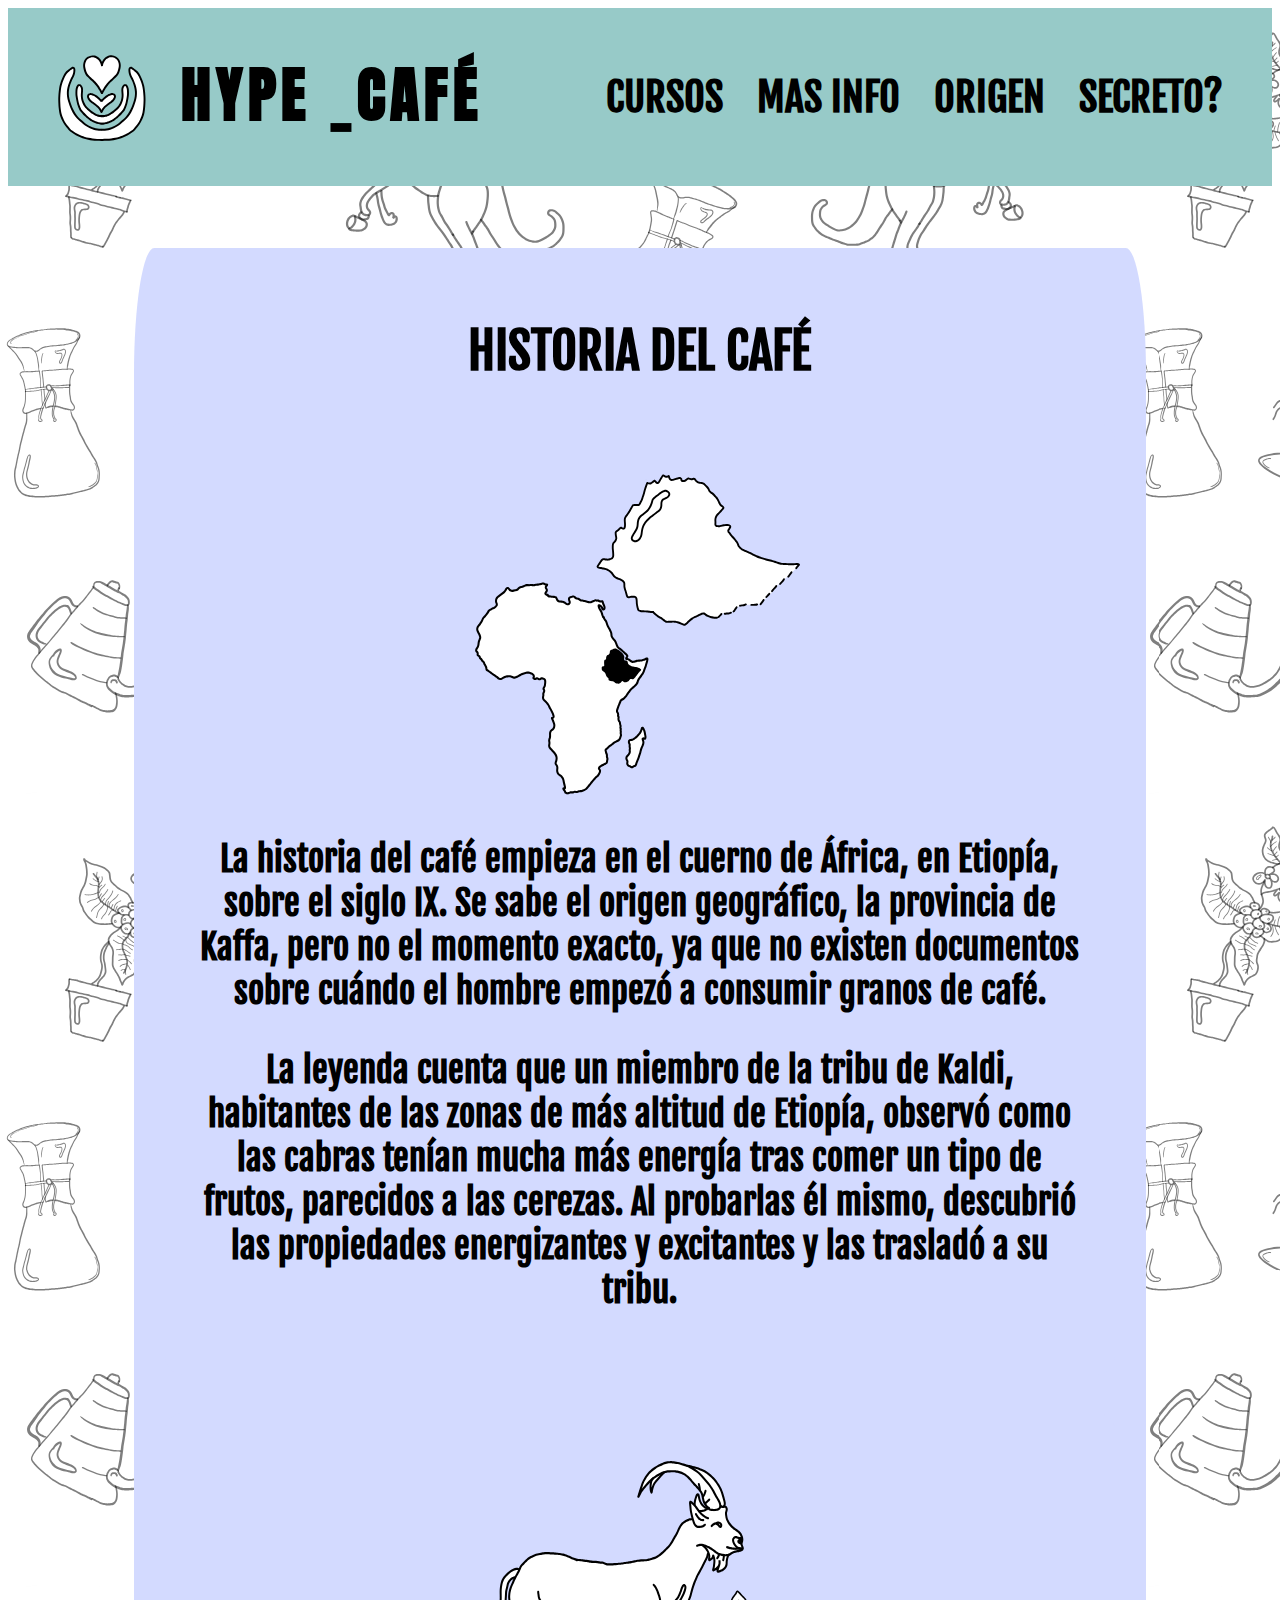
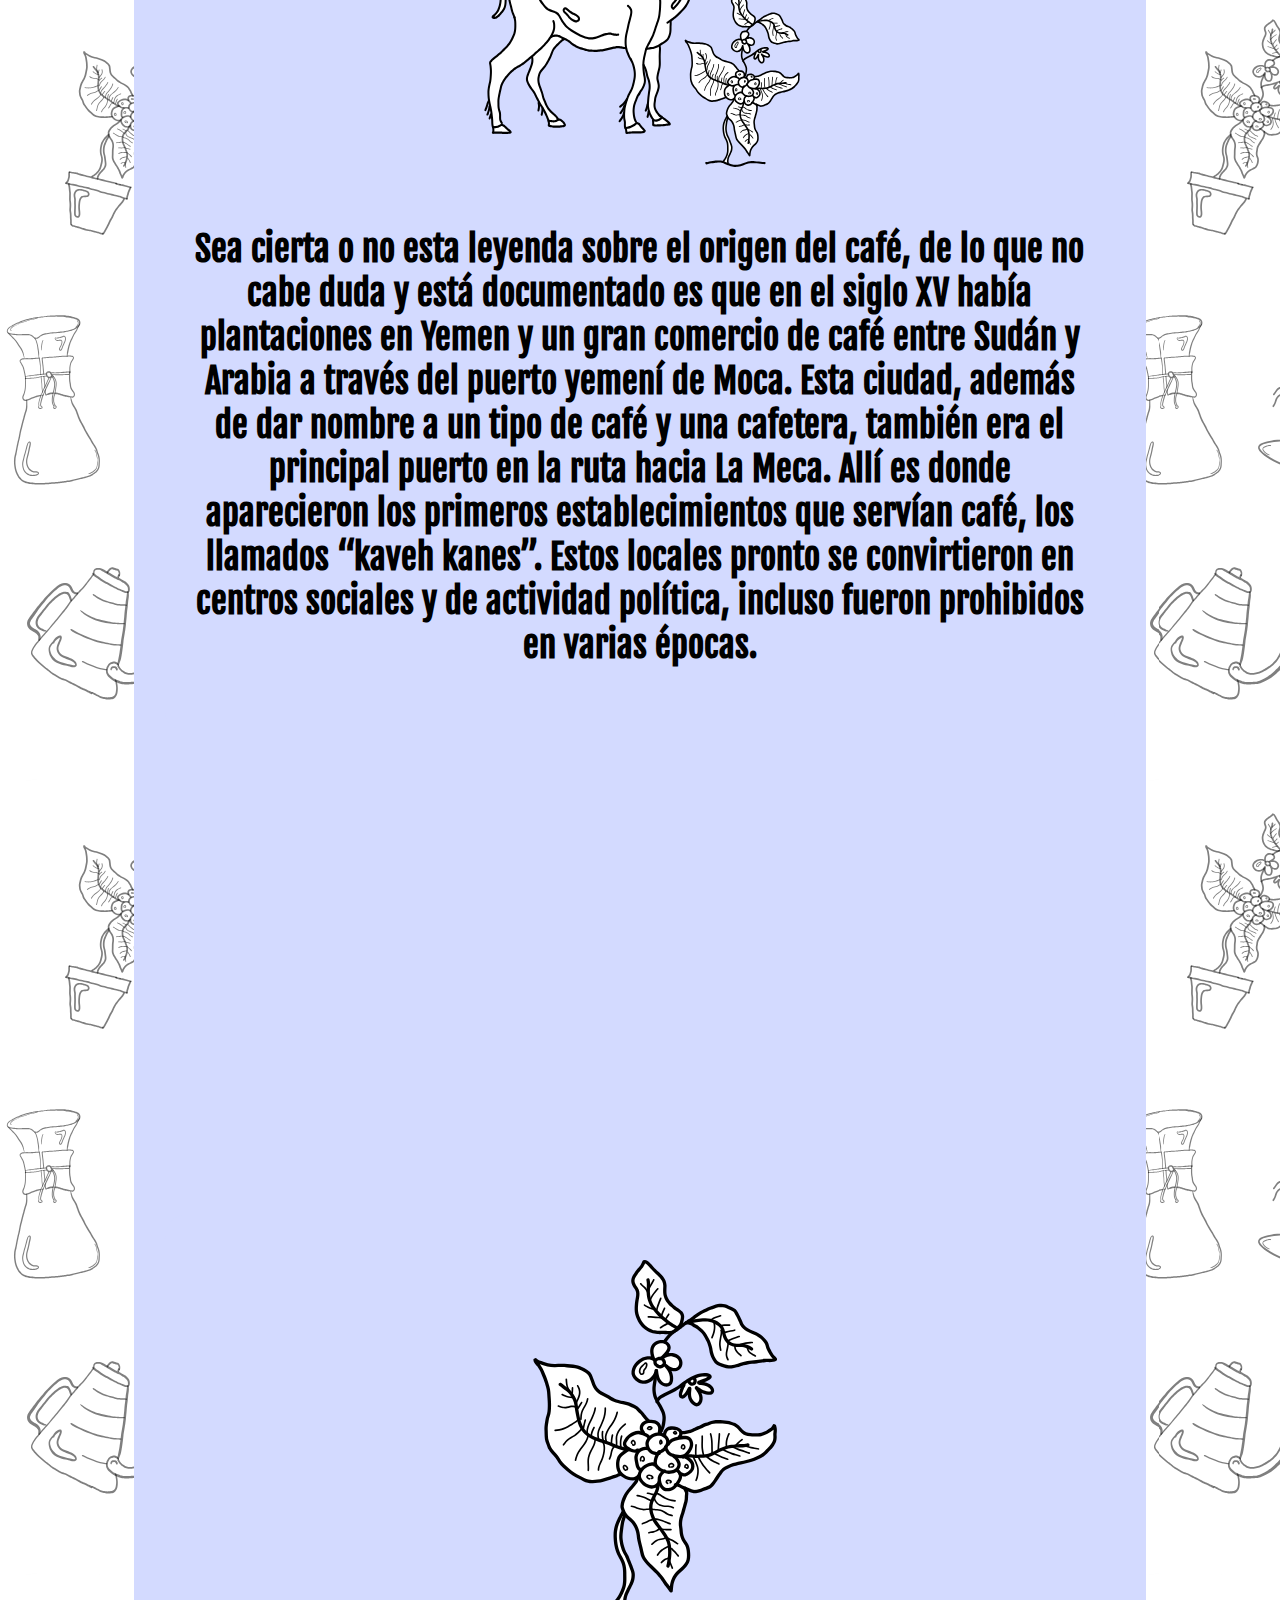
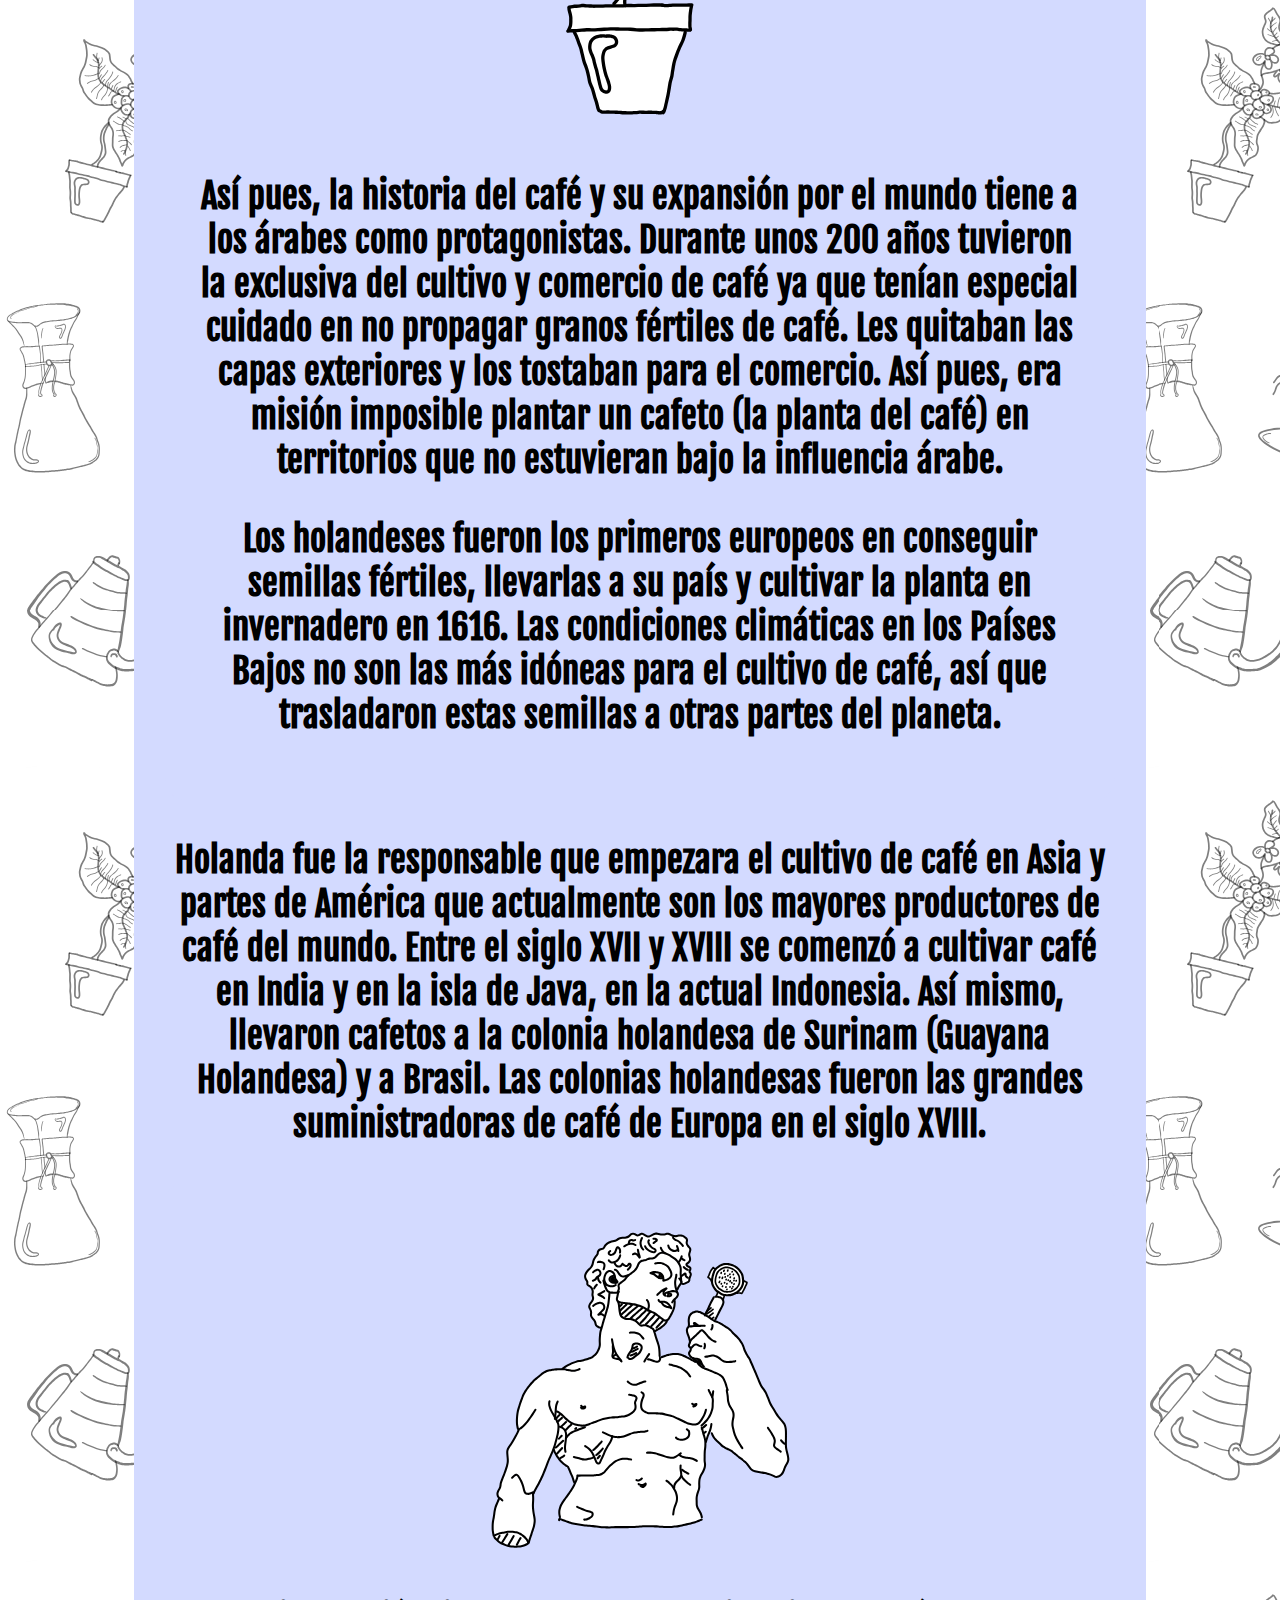
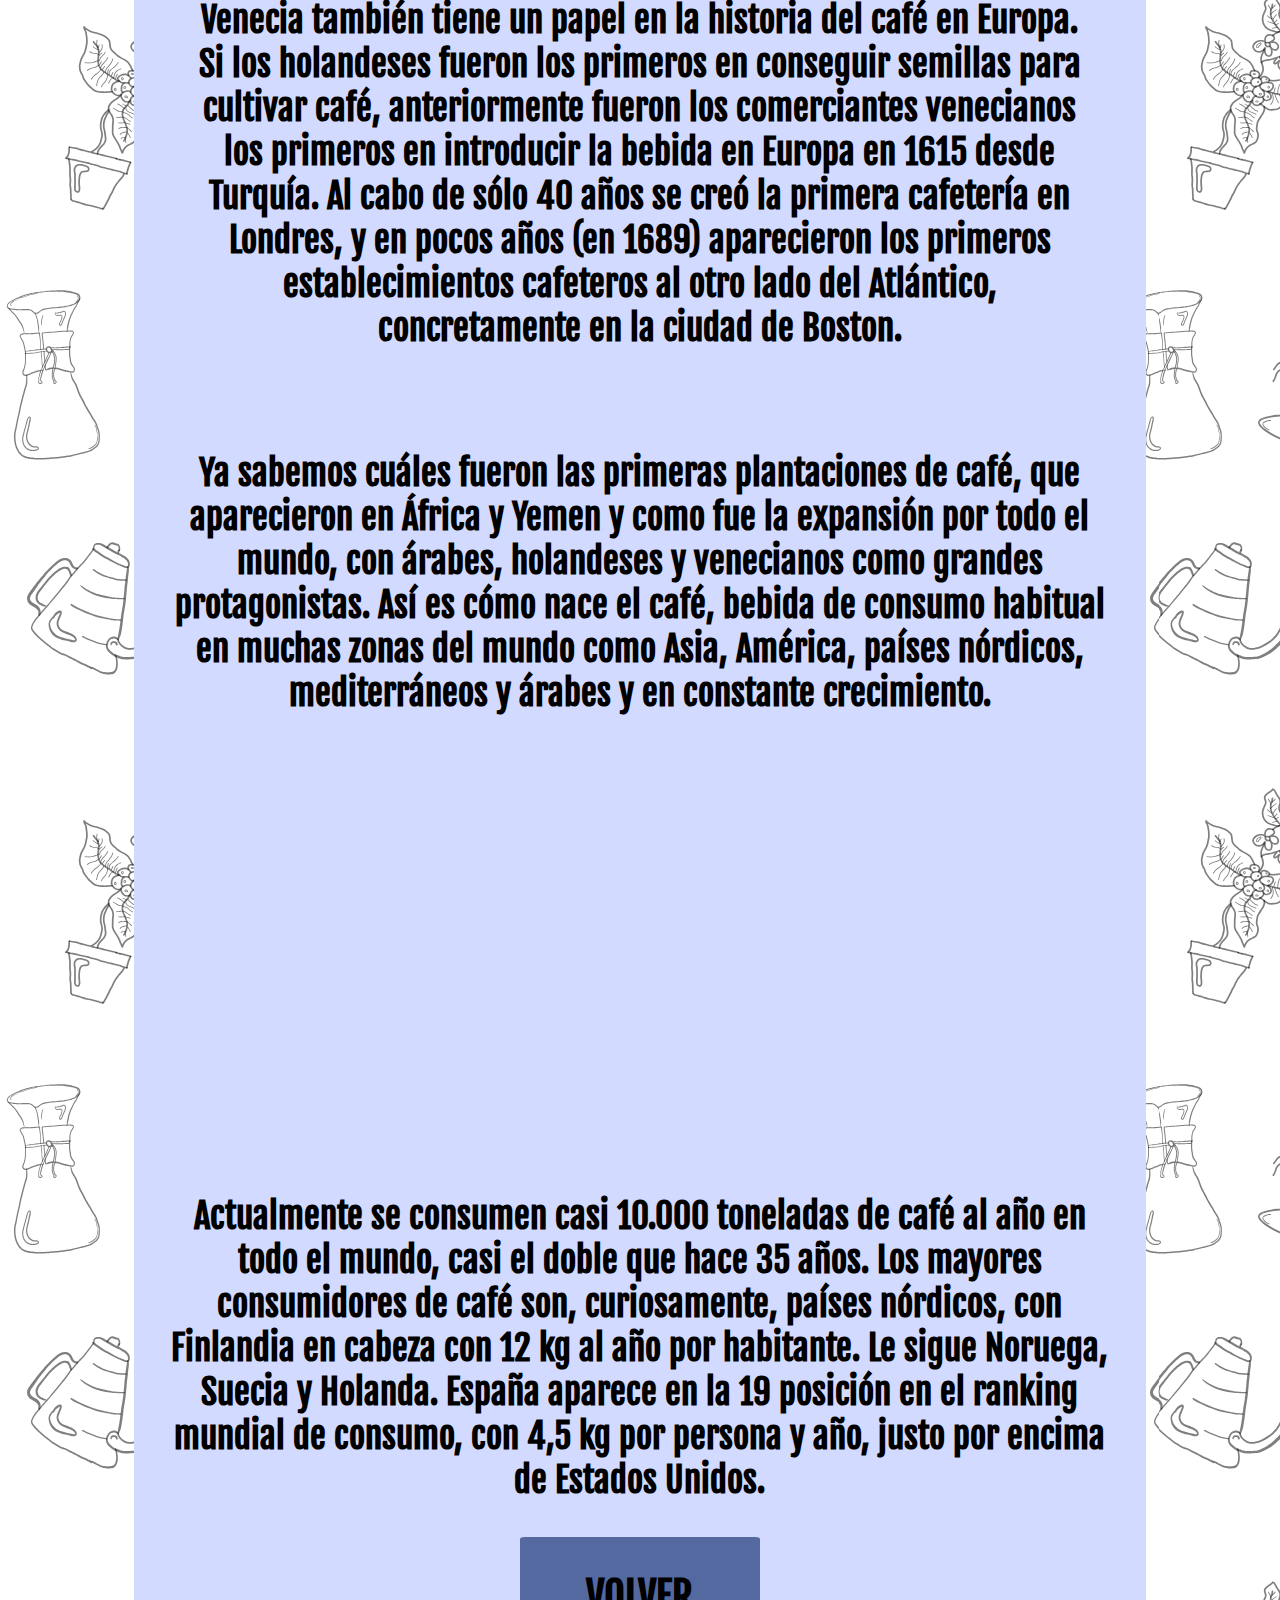
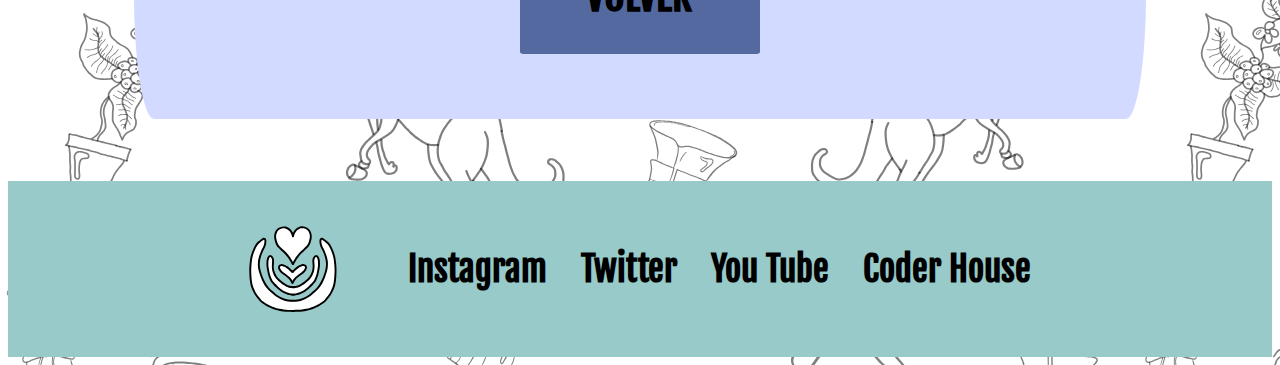
==== cursos/curso-1.html @ 88cc3db8 "[e2] primera version" ====
<!DOCTYPE html>
<html lang="en">
<head>
    <meta charset="UTF-8">
    <meta name="viewport" content="width=device-width, initial-scale=1.0">
    <title>❤️HYPE_CAfÉ</title>
    <link rel="stylesheet" href="../style.css">

    <link rel="preconnect" href="https://fonts.googleapis.com">
    <link rel="preconnect" href="https://fonts.gstatic.com" crossorigin>
    <link href="https://fonts.googleapis.com/css2?family=Anton&display=swap" rel="stylesheet">

    <link rel="preconnect" href="https://fonts.googleapis.com">
    <link rel="preconnect" href="https://fonts.gstatic.com" crossorigin>
    <link href="https://fonts.googleapis.com/css2?family=Anton&family=Fjalla+One&display=swap" rel="stylesheet">
</head>
<body>
    <div class="body-grid">
    <header>
        <div>
            <h1>
                <img class="logo" src="../img/dibujo-BYN.svg" alt="logo">
                <a href="../index.html">
                HYPE _CAFÉ
                </a>
            </h1>
        </div>
        <div>
            <ul>
                <li><a href="../otros-html/cursos.html"><h2>CURSOS</h2></a></li>
                <li><a href="../otros-html/mas-info.html"><h2>MAS INFO</h2></a></li>
                <li><a href="../otros-html/origen.html"><h2>ORIGEN</h2></a></li>
                <li><a href="https://www.youtube.com/watch?v=dQw4w9WgXcQ"><h2>SECRETO?</h2></a></li>
            </ul>
        </div>
    </header>
    <section id="cursos-nm">
        <div class="cursos">
            <div>
                <P>
                    <h2 class="style-2">HISTORIA DEL CAFÉ</h2>
                </P>
            <h3>
                <div class="cursos">
                    <div class="img-cursos">
                        <img id="img-pp" src="../img/etiopia.svg" alt="presentacion de la pagina">
                    </div>
                    <div>
                        <p>
                            La historia del café empieza en el cuerno de África, en Etiopía, sobre el siglo IX. Se sabe el origen geográfico, la provincia de Kaffa, pero no el momento exacto, ya que no existen documentos sobre cuándo el hombre empezó a consumir granos de café.
                        </p>
                        <p>
                            La leyenda cuenta que un miembro de la tribu de Kaldi, habitantes de las zonas de más altitud de Etiopía, observó como las cabras tenían mucha más energía tras comer un tipo de frutos, parecidos a las cerezas. Al probarlas él mismo, descubrió las propiedades energizantes y excitantes y las trasladó a su tribu.
                        </p>
                    </div>
                </div>
            <div class="cursos-i">
                <div>
                    <p>
                        Sea cierta o no esta leyenda sobre el origen del café, de lo que no cabe duda y está documentado es que en el siglo XV había plantaciones en Yemen y un gran comercio de café entre Sudán y Arabia a través del puerto yemení de Moca. Esta ciudad, además de dar nombre a un tipo de café y una cafetera, también era el principal puerto en la ruta hacia La Meca. Allí es donde aparecieron los primeros establecimientos que servían café, los llamados “kaveh kanes”. Estos locales pronto se convirtieron en centros sociales y de actividad política, incluso fueron prohibidos en varias épocas.
                    </p> 
                </div>              
                <div class="img-cursos">
                    <img id="img-pp" src="../img/cabra.svg" alt="presentacion de la pagina">
                </div>
            </div>
            <p>
                <iframe width="100%" height="400px" src="https://www.youtube.com/embed/S28hA3ZUmDY?si=1inqkdRumwcrgtqJ" title="YouTube video player" frameborder="0" allow="accelerometer; autoplay; clipboard-write; encrypted-media; gyroscope; picture-in-picture; web-share" allowfullscreen></iframe>
            </p>
            <div class="cursos">
                <div class="img-cursos">
                    <img id="img-pp" src="../img/cafeto.svg" alt="presentacion de la pagina">
                </div>
                <div>
                    <p>
                        Así pues, la historia del café y su expansión por el mundo tiene a los árabes como protagonistas. Durante unos 200 años tuvieron la exclusiva del cultivo y comercio de café ya que tenían especial cuidado en no propagar granos fértiles de café. Les quitaban las capas exteriores y los tostaban para el comercio. Así pues, era misión imposible plantar un cafeto (la planta del café) en territorios que no estuvieran bajo la influencia árabe.
                    </p>
                    <p>
                        Los holandeses fueron los primeros europeos en conseguir semillas fértiles, llevarlas a su país y cultivar la planta en invernadero en 1616. Las condiciones climáticas en los Países Bajos no son las más idóneas para el cultivo de café, así que trasladaron estas semillas a otras partes del planeta.
                    </p>
                </div>
            </div> 
            <p>
                Holanda fue la responsable que empezara el cultivo de café en Asia y partes de América que actualmente son los mayores productores de café del mundo. Entre el siglo XVII y XVIII se comenzó a cultivar café en India y en la isla de Java, en la actual Indonesia. Así mismo, llevaron cafetos a la colonia holandesa de Surinam (Guayana Holandesa) y a Brasil. Las colonias holandesas fueron las grandes suministradoras de café de Europa en el siglo XVIII.
            </p>
            <div class="cursos-i">
                <div>
                    <p>
                        Venecia también tiene un papel en la historia del café en Europa. Si los holandeses fueron los primeros en conseguir semillas para cultivar café, anteriormente fueron los comerciantes venecianos los primeros en introducir la bebida en Europa en 1615 desde Turquía. Al cabo de sólo 40 años se creó la primera cafetería en Londres, y en pocos años (en 1689) aparecieron los primeros establecimientos cafeteros al otro lado del Atlántico, concretamente en la ciudad de Boston.
                    </p>

                </div>               
                <div class="img-cursos">
                    <img id="img-pp" src="../img/david.svg" alt="presentacion de la pagina">
                </div>
            </div> 
            <p>
                Ya sabemos cuáles fueron las primeras plantaciones de café, que aparecieron en África y Yemen y como fue la expansión por todo el mundo, con árabes, holandeses y venecianos como grandes protagonistas. Así es cómo nace el café, bebida de consumo habitual en muchas zonas del mundo como Asia, América, países nórdicos, mediterráneos y árabes y en constante crecimiento.
            </p> 
            <p>
                <iframe width="100%" height="400px" src="https://www.youtube.com/embed/S28hA3ZUmDY?si=1inqkdRumwcrgtqJ" title="YouTube video player" frameborder="0" allow="accelerometer; autoplay; clipboard-write; encrypted-media; gyroscope; picture-in-picture; web-share" allowfullscreen></iframe>
            </p>
            <p>
                Actualmente se consumen casi 10.000 toneladas de café al año en todo el mundo, casi el doble que hace 35 años. Los mayores consumidores de café son, curiosamente, países nórdicos, con Finlandia en cabeza con 12 kg al año por habitante. Le sigue Noruega, Suecia y Holanda. España aparece en la 19 posición en el ranking mundial de consumo, con 4,5 kg por persona y año, justo por encima de Estados Unidos.
            </p>

            <p>
                <a href="../index.html">
                    <button>
                        <h2>VOLVER</h2>
                    </button>
                </a>
            </p>
            </h3>
            </div>
        </div>
    </section>
    <footer>
        <div>
            <img class="logo" src="../img/dibujo-BYN.svg" alt="logo">
        </div>
        <div>
        <ul>
            <li><a link rel="stylesheet" href="https://www.instagram.com/coderhouse/"><h3>Instagram</h3></a></li>
            <li><a link rel="stylesheet" href="https://twitter.com/coder_house"><h3>Twitter</h3></a></li>
            <li><a link rel="stylesheet" href="https://www.youtube.com/@CoderHouse"><h3>You Tube</h3></a></li>
            <li><a link rel="stylesheet" href="https://www.coderhouse.com/?pipe_source=google&pipe_medium=cpc&pipe_campaign=0&gad_source=1&gclid=Cj0KCQiAsburBhCIARIsAExmsu5CuaAEs8HYyruFdiyeP0eSMhNSPw0KfkVtow85ZBoWhnJcqe_8aJcaAgjVEALw_wcB"><h3>Coder House</h3></a></li>
        </ul>
        </div>
    </footer>
    </div>
</body>
</html>
---- style.css ----
body {
    background-image: url(./img/fondo-2.svg);
}
.body-grid {
    display: grid;
    grid-template-columns: 0.5fr repeat(4, 1fr) 0.5fr;
    grid-template-rows: 0.2fr 1fr 1fr 1fr 1fr 1fr 0.2fr;
    grid-template-areas: 
    "header header header header header header"
    "main main main  main main main"
    "section section section section section section"
    "section section section section section section"
    "section section section section section section"
    "section section section section section section"
    "footer footer footer footer footer footer";
}
header {
    grid-area: header;
    background-color: rgb(151, 202, 200);
    display:flex;
    justify-content: space-around;
    align-items: center;
    flex-flow: wrap;
}
main {
    grid-area: main;
    background-color: white;
    padding: 5%;
    align-items: center;
    text-align: center;
    display: flex;
    flex-direction: column;
    margin: 2%;
    grid-column: 2/6;
    grid-row: 2/3;
}
section {
    grid-area: section;
    align-items: center;
    text-align: center;
    display: flex;
    flex-direction: column;
    margin: 2%;
    grid-column: 2/6;
    grid-row: 3/7;
}
footer {
    grid-area: footer;
    background-color: rgb(151, 202, 200);
    justify-content: center;
    align-items: center;
    display: flex;
}
li {
    text-decoration: none;
    display: inline-block;
    padding: 15px;
}
ul {
    text-decoration: none;
    list-style: none;
}
h1 {
    font-family: 'Anton', sans-serif;
    color: black;
    font-size: 60px;
    letter-spacing: 5px;
} 
h2{
    font-family: 'Anton', sans-serif;
    font-family: 'Fjalla One', sans-serif;
    font-size: 40px;
    color: black;
}
h3 {
    font-family: 'Anton', sans-serif;
    font-family: 'Fjalla One', sans-serif;
    font-size: 35px;
    color: black;
}
.logo {
    width: 120px;
    vertical-align: middle;
}
.style-1 {
    font-family: 'Anton', sans-serif;
    font-family: 'Fjalla One', sans-serif;
    font-size: 50px;
    color: rgb(104,179,175);
    text-shadow: -2px 3px 2px black ;
    text-decoration: none;
}
a {
    text-decoration: none;
    color: black;
}
.cursos {
    display: flex;
    background-color: rgb(211, 218, 255);
    padding: 3%;
    border-radius: 2%;
    margin: 4% 0;
}
.cursos-i {
    display: flex;
    background-color: rgb(211, 218, 255);
    padding: 3%;
    border-radius: 2%;
    margin: 4% 0;
}
.style-2 {
    font-family: 'Anton', sans-serif;
    font-family: 'Fjalla One', sans-serif;
    font-size: 50px;
    color: rgb(0, 0, 0);
    text-decoration: none;
}
button {
    background-color: rgb(85, 105, 161);
    border-radius: 2%;
    border: 0;
    padding: 0 7%;
    cursor: pointer;
}
button:hover {
    background-color: rgb(154, 154, 218);
}
.cursos-2 {
    display: flex;
    background-color: rgb(211, 218, 255);
    padding: 10px 3%;
    align-items: center;
}
.cursos-3 {
    display: flex;
    background-color: rgb(211, 218, 255);
    padding: 10px 3%;
    align-items: center;
    flex-direction: column;
}
#cursos-nm {
    grid-row: 2/7;
}
.img-cursos {
    display: flex;
    justify-content: center;
    align-items: center;
    flex-flow: wrap;
}
header div ul li:hover {
    text-decoration: underline;
}
#img-pp {
    width: 350px;
}
@media (max-width:1300px) {
    .cursos {
        flex-direction: column;
    }
    .cursos-i {
        flex-direction: column-reverse;
    }
    .body-grid {
        grid-template-columns: 0.4fr repeat(4, 1fr) 0.4fr;
        grid-template-rows: 0.1fr 0.6fr 1fr 1fr 1fr 1fr 0.1fr;
    }
}
@media (max-width:800px) {
    h1 {
        font-size: 35px;
    }
    h2 {
        font-size: 20px;
    }
    h3 {
        font-size: 20px;
    }
    .style-1 {
        font-size: 35px;
    }
    .style-2 {
        font-size: 35px;
    }
    .body-grid {
        grid-template-columns: 0.1fr repeat(4, 1fr) 0.2fr;
        grid-template-rows: 0.1fr 0.3fr 1fr 1fr 1fr 1fr 0.1fr;
    }
    #img-pp {
        width: 250px;
    }
    header {
        flex-direction: column;
    }
    .logo {
        width: 80px;
    }

}
@media (max-width:576px) {
    h1 {
        font-size: 30px;
    }
    h2 {
        font-size: 20px;
    }
    h3 {
        font-size: 17px;
    }
    .style-1 {
        font-size: 30px;
    }
    .style-2 {
        font-size: 30px;
    }
    .body-grid {
        grid-template-columns: 0.1fr repeat(4, 1fr) 0.2fr;
        grid-template-rows: 0.08fr 0.2fr 1fr 1fr 1fr 1fr 0.08fr;
    }
    #img-pp {
        width: 150px;
    }
    header {
        flex-direction: column;
    }
    .logo {
        width: 60px;
    }
    li {
        padding: 10%;
    }
    footer {
        flex-direction: column;
        padding-top: 30px;
    }
}
@media (max-width:380px) {
    li {
        padding: 7%;
    }
}
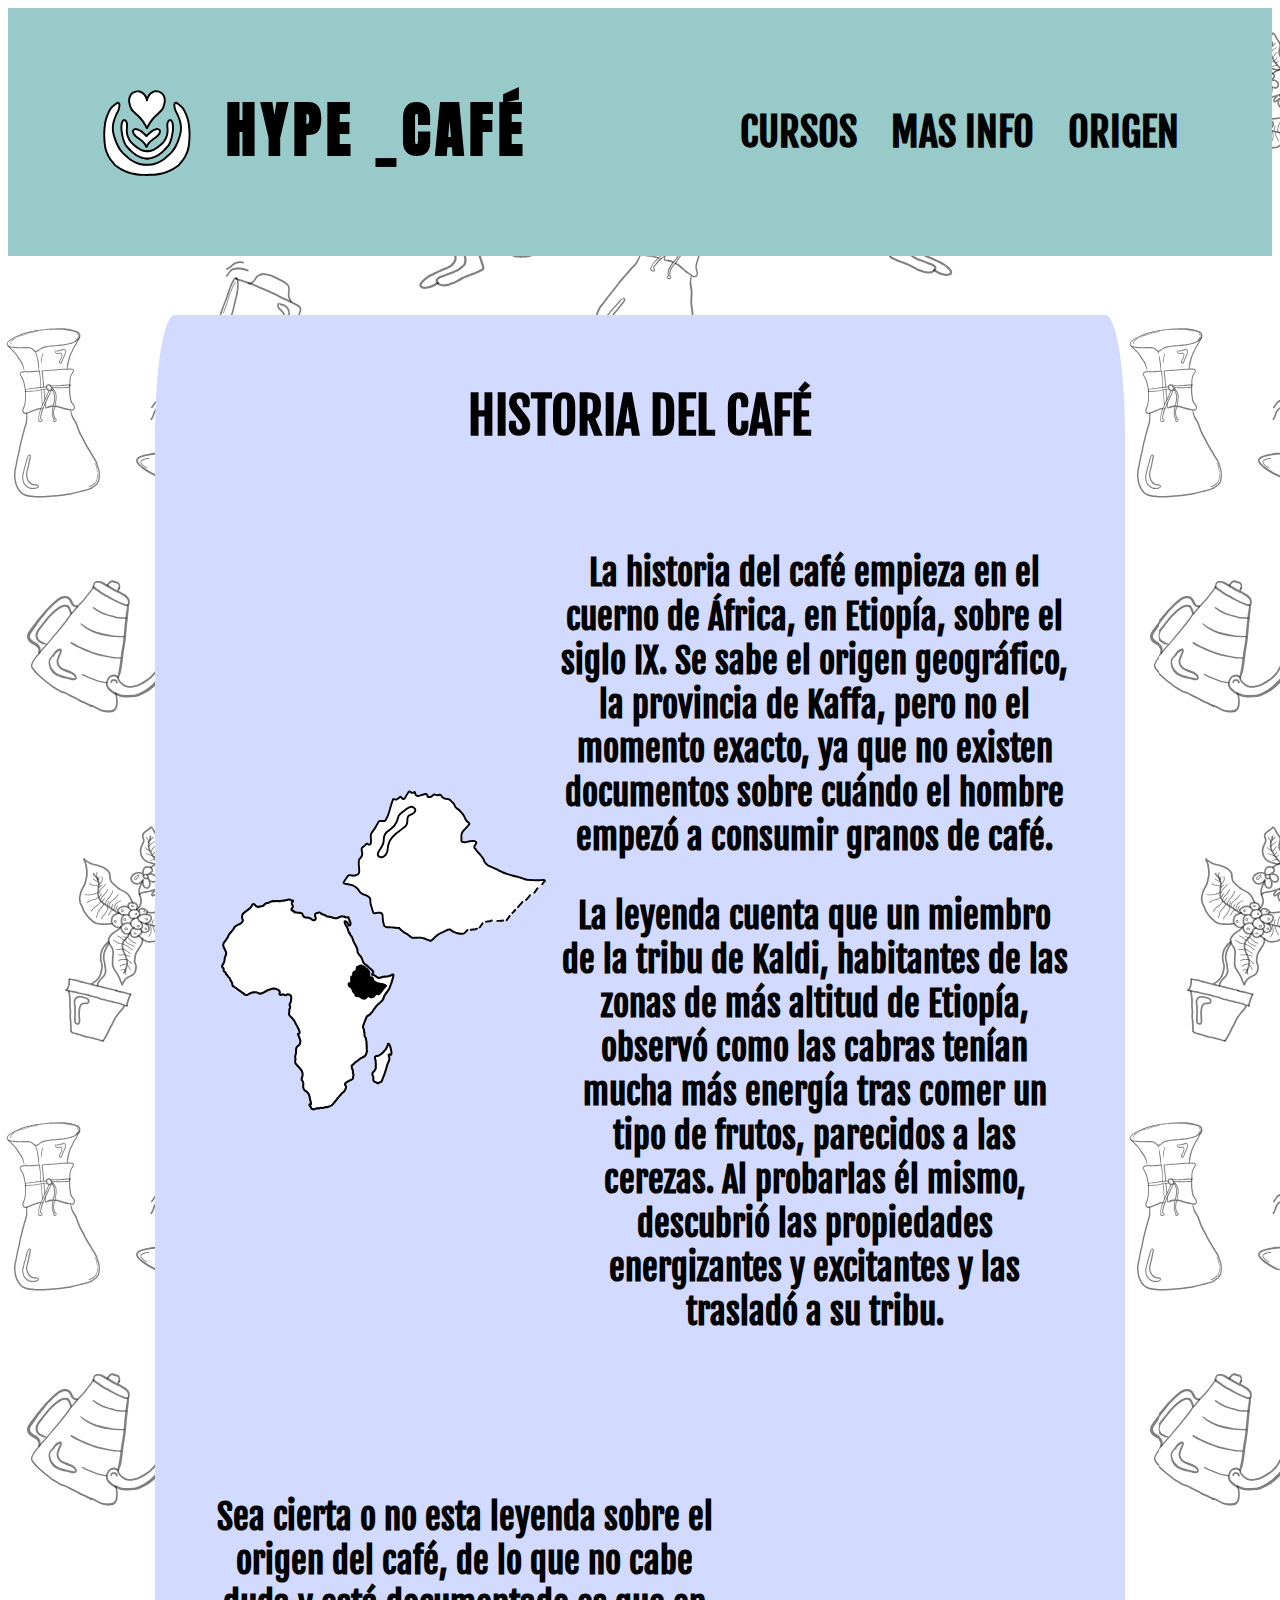
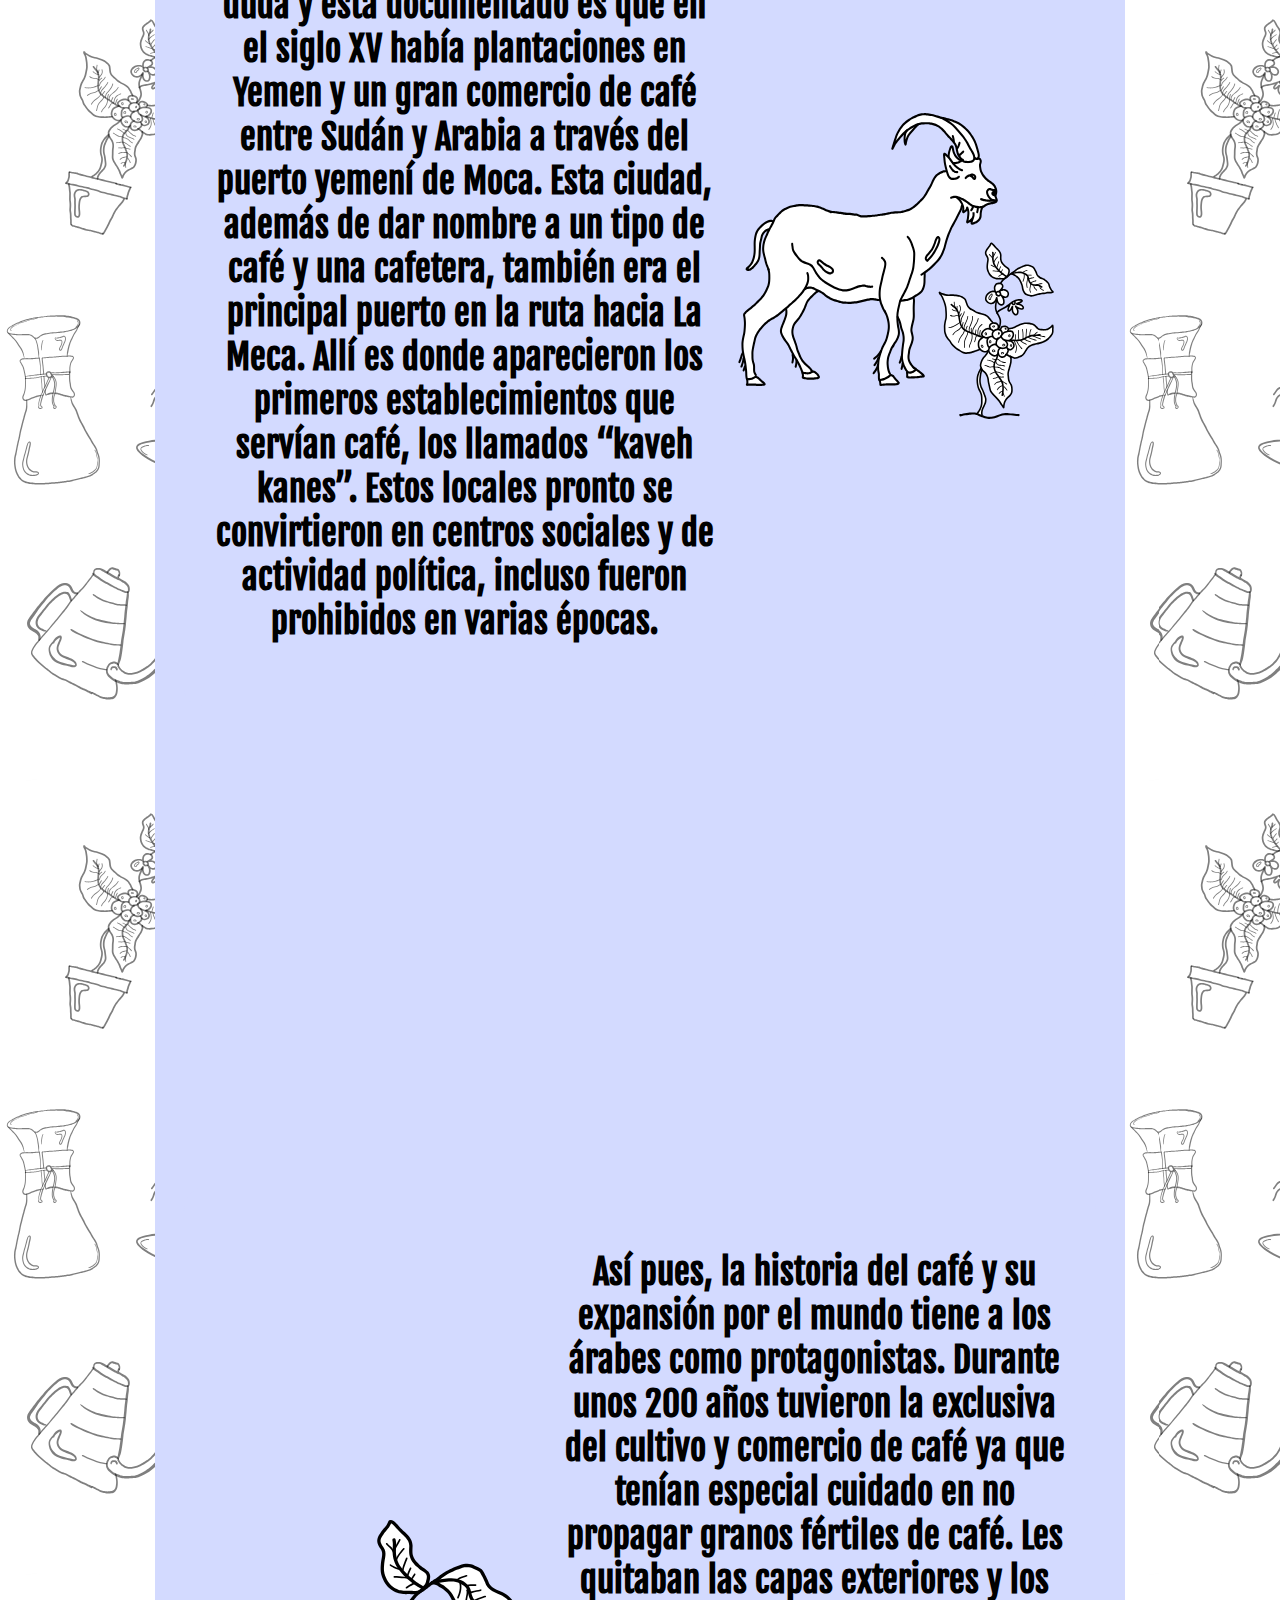
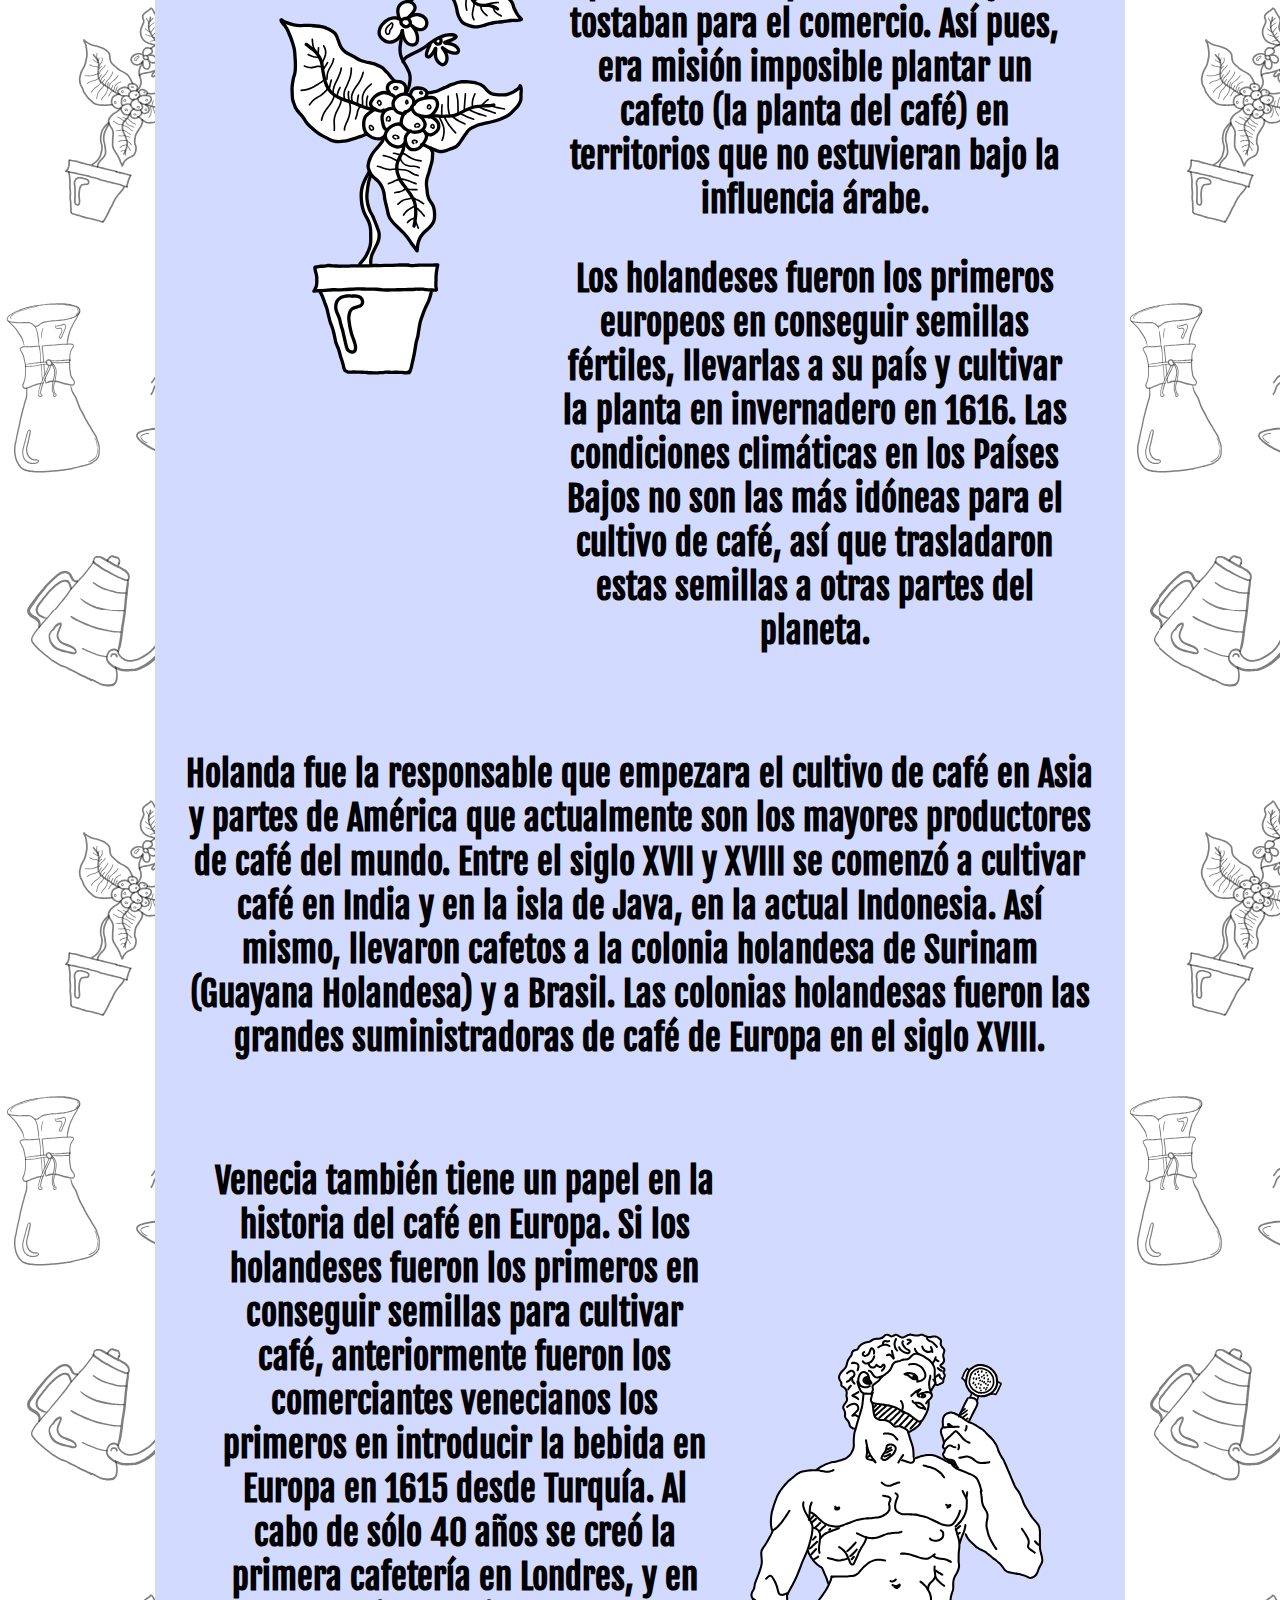
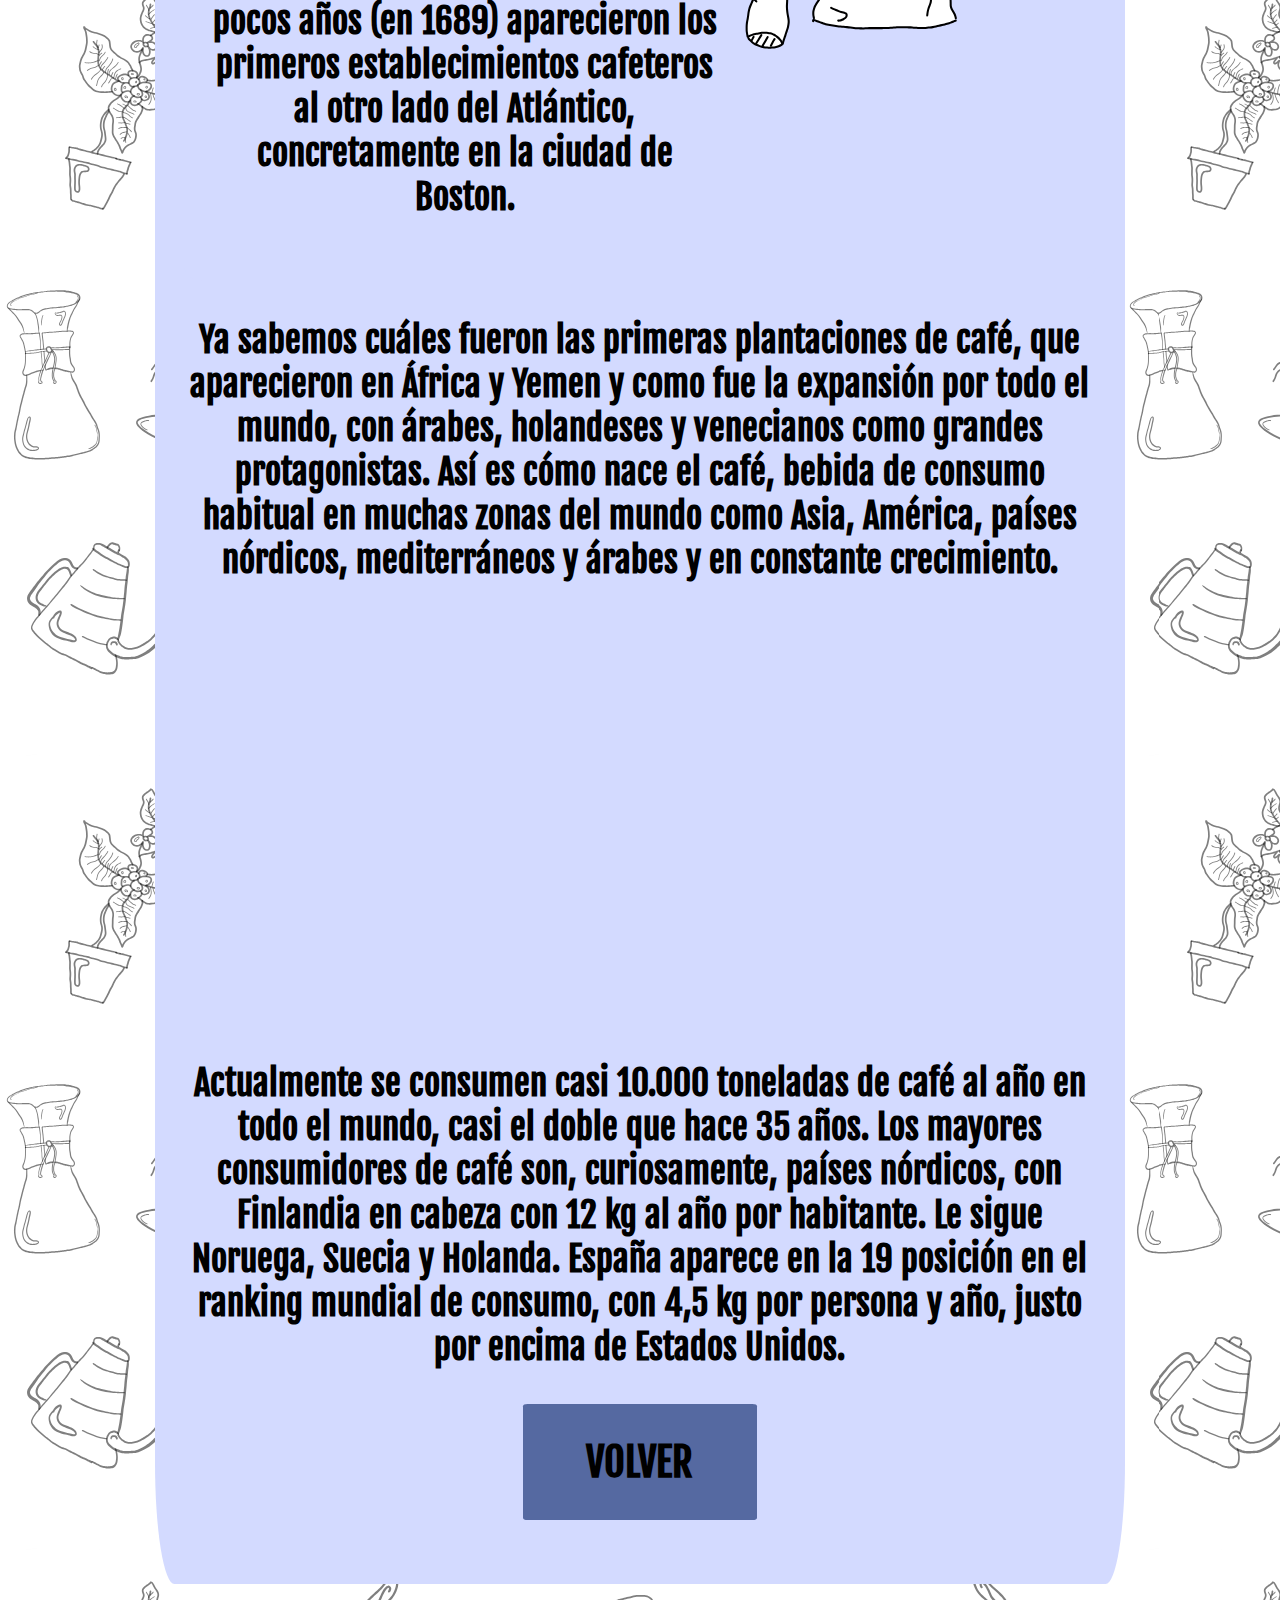
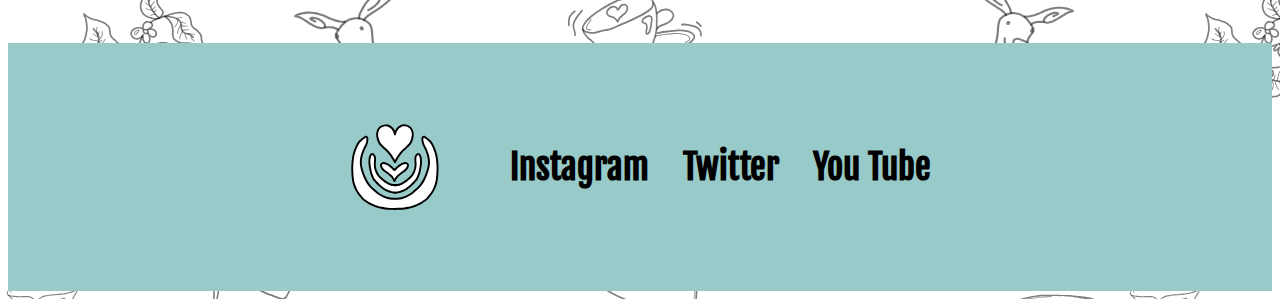
==== commit db8b9f16: "[e2]primera version" ====
--- a/cursos/curso-1.html
+++ b/cursos/curso-1.html
@@ -30,7 +30,6 @@
                 <li><a href="../otros-html/cursos.html"><h2>CURSOS</h2></a></li>
                 <li><a href="../otros-html/mas-info.html"><h2>MAS INFO</h2></a></li>
                 <li><a href="../otros-html/origen.html"><h2>ORIGEN</h2></a></li>
-                <li><a href="https://www.youtube.com/watch?v=dQw4w9WgXcQ"><h2>SECRETO?</h2></a></li>
             </ul>
         </div>
     </header>
@@ -124,7 +123,6 @@
             <li><a link rel="stylesheet" href="https://www.instagram.com/coderhouse/"><h3>Instagram</h3></a></li>
             <li><a link rel="stylesheet" href="https://twitter.com/coder_house"><h3>Twitter</h3></a></li>
             <li><a link rel="stylesheet" href="https://www.youtube.com/@CoderHouse"><h3>You Tube</h3></a></li>
-            <li><a link rel="stylesheet" href="https://www.coderhouse.com/?pipe_source=google&pipe_medium=cpc&pipe_campaign=0&gad_source=1&gclid=Cj0KCQiAsburBhCIARIsAExmsu5CuaAEs8HYyruFdiyeP0eSMhNSPw0KfkVtow85ZBoWhnJcqe_8aJcaAgjVEALw_wcB"><h3>Coder House</h3></a></li>
         </ul>
         </div>
     </footer>
--- a/style.css
+++ b/style.css
@@ -153,7 +153,7 @@
 #img-pp {
     width: 350px;
 }
-@media (max-width:1300px) {
+@media (max-width:1200px) {
     .cursos {
         flex-direction: column;
     }
@@ -165,7 +165,7 @@
         grid-template-rows: 0.1fr 0.6fr 1fr 1fr 1fr 1fr 0.1fr;
     }
 }
-@media (max-width:800px) {
+@media (max-width:768px) {
     h1 {
         font-size: 35px;
     }
@@ -225,16 +225,8 @@
     .logo {
         width: 60px;
     }
-    li {
-        padding: 10%;
-    }
     footer {
         flex-direction: column;
         padding-top: 30px;
     }
-}
-@media (max-width:380px) {
-    li {
-        padding: 7%;
-    }
 }